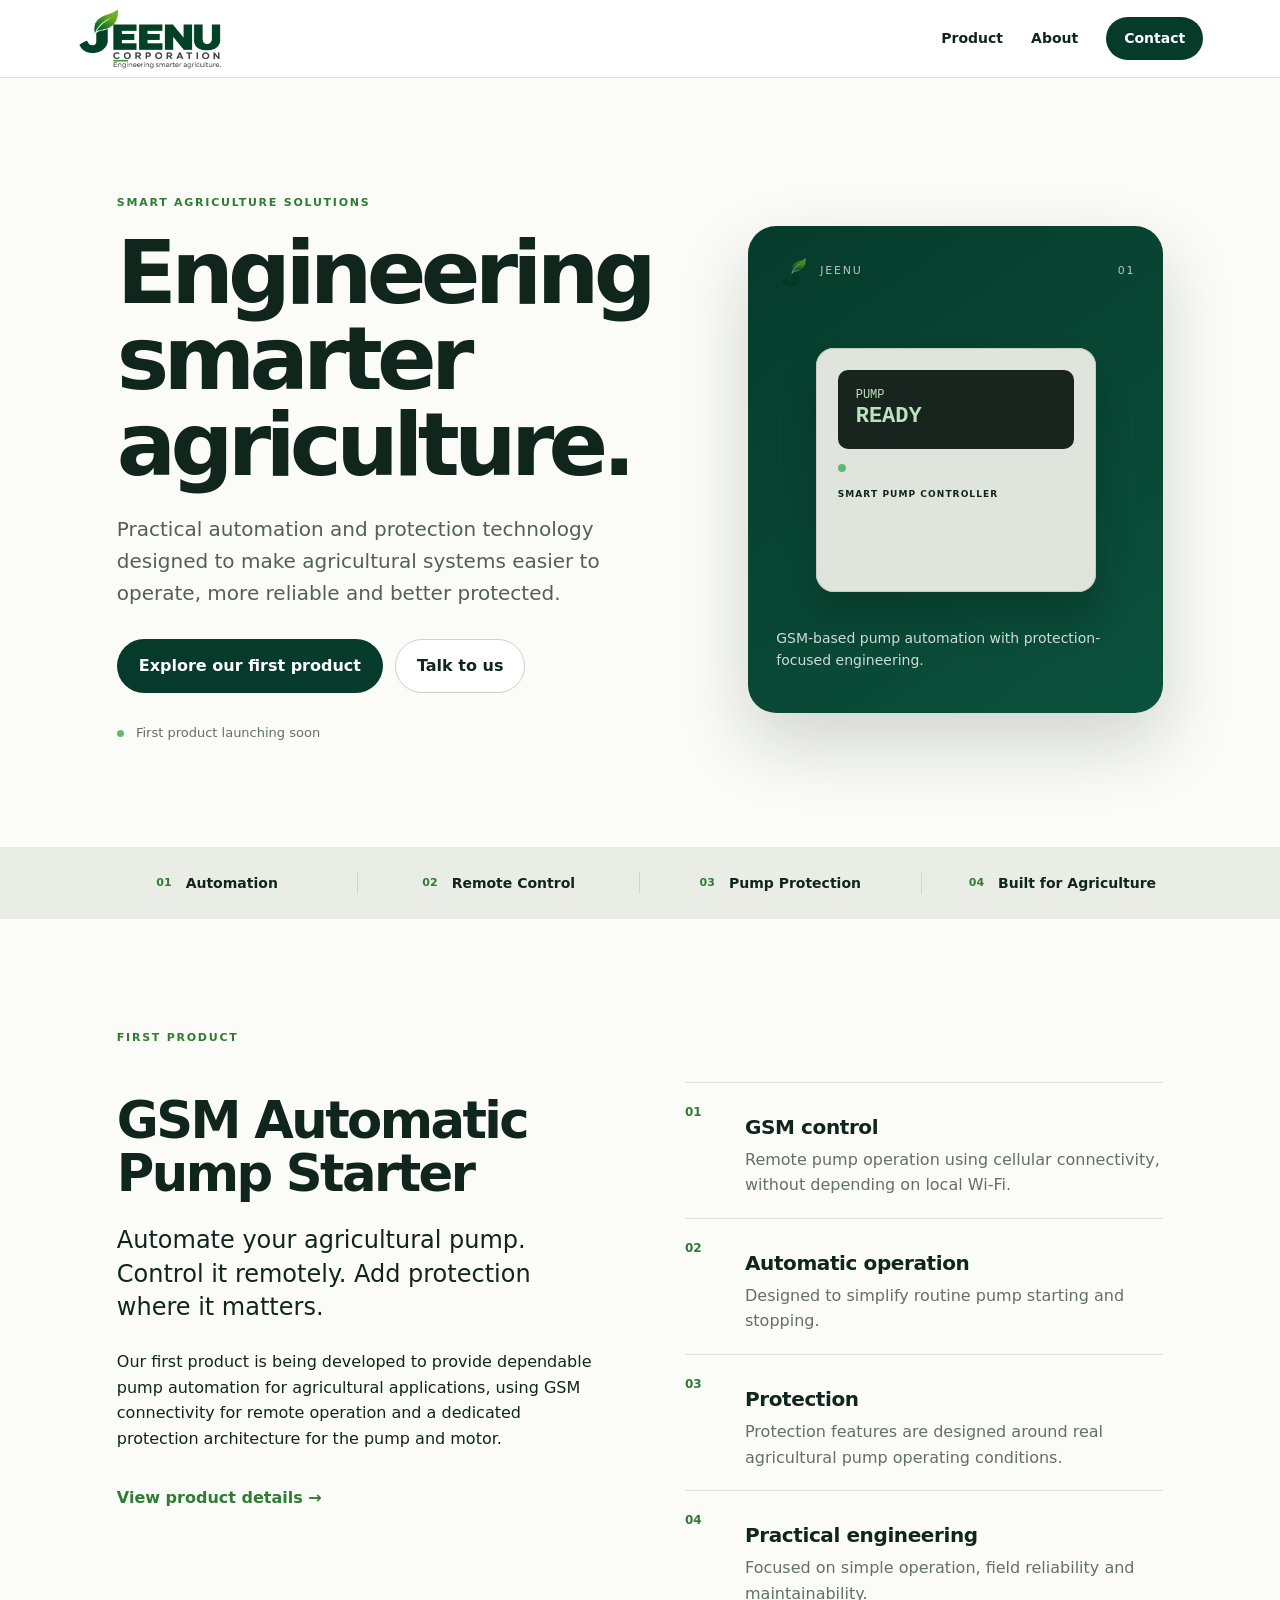
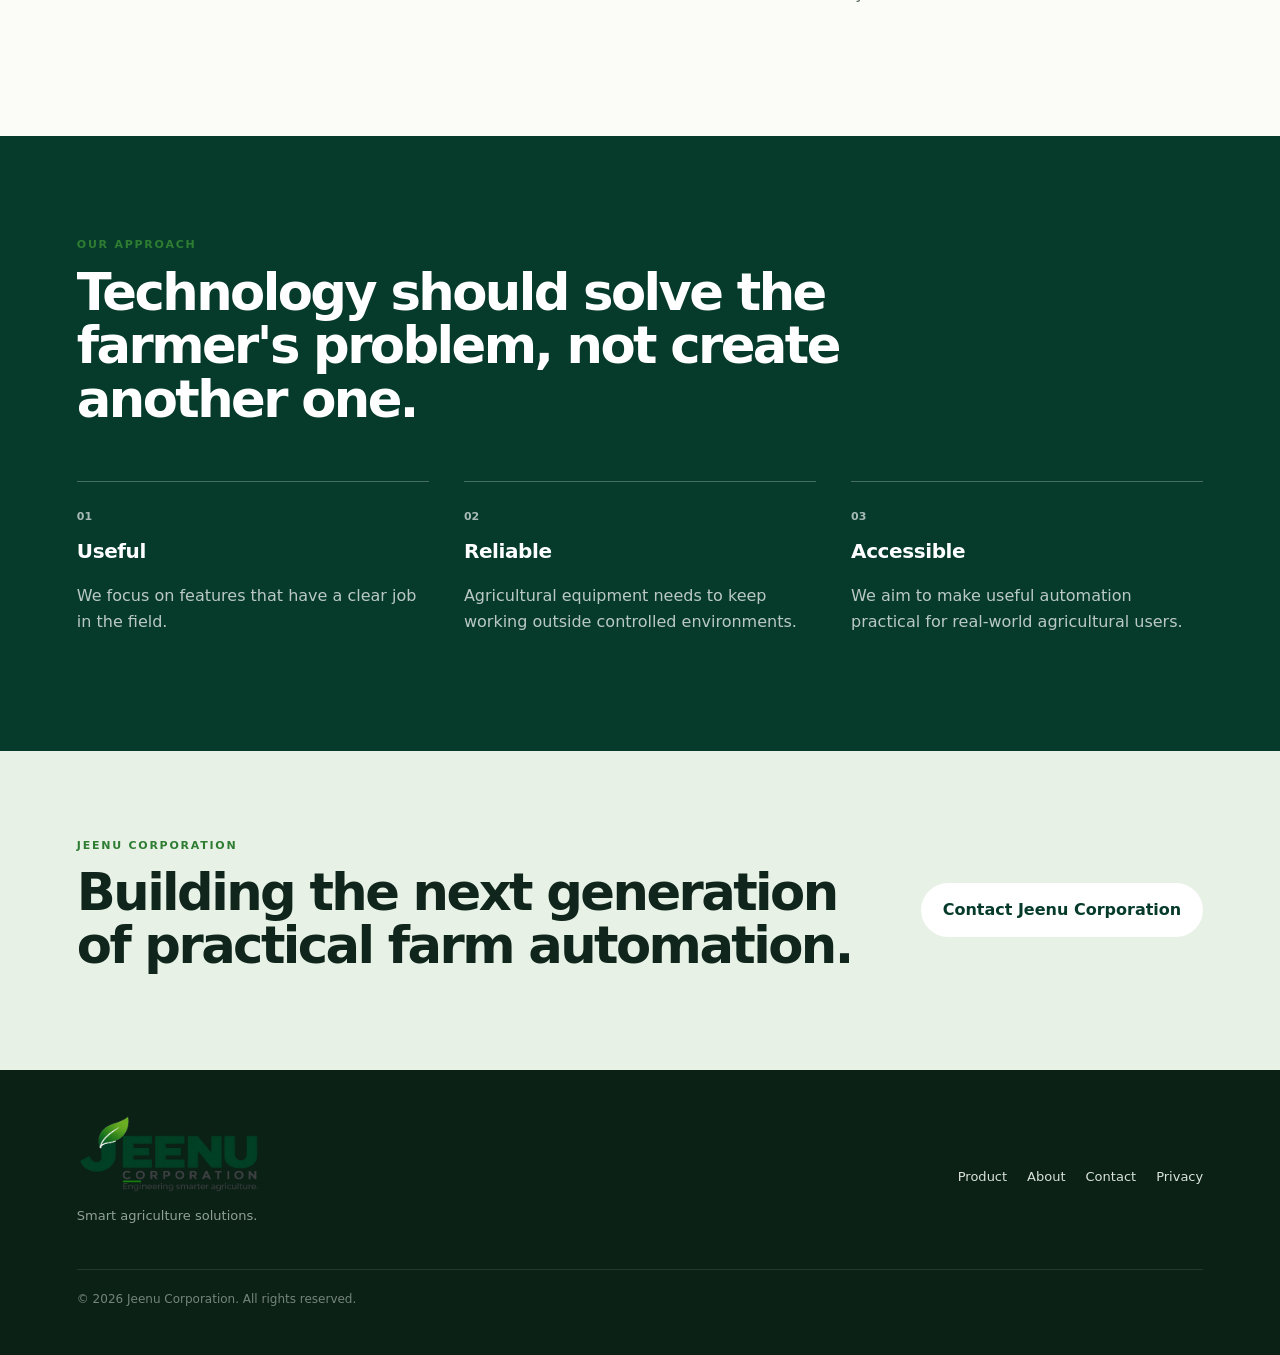
==== index.html @ a3a1701f "initial website upload" ====
<!doctype html>
<html lang="en">
<head>
  <meta charset="utf-8">
  <meta name="viewport" content="width=device-width, initial-scale=1">
  <title>Jeenu Corporation | Smart Agriculture Solutions</title>
  <meta name="description" content="Jeenu Corporation develops practical smart agriculture solutions, beginning with GSM-based automatic pump control and advanced pump protection.">
  <meta name="theme-color" content="#063b2b">
  <link rel="canonical" href="https://jeenucorporation.com/">
  <link rel="icon" href="assets/jeenu-app-icon.png" type="image/png"><link rel="apple-touch-icon" href="assets/jeenu-app-icon.png">
  <link rel="stylesheet" href="styles.css">
</head>
<body>
<header class="nav">
  <a class="brand" href="index.html" aria-label="Jeenu Corporation home"><img src="assets/jeenu-primary-logo.png" alt="Jeenu Corporation — Engineering smarter agriculture" class="brand-logo"></a>
  <button class="menu" aria-label="Open menu">☰</button>
  <nav>
    <a href="#product">Product</a>
    <a href="about.html">About</a>
    <a href="contact.html" class="nav-cta">Contact</a>
  </nav>
</header>

<main>
<section class="hero">
  <div class="hero-copy">
    <p class="eyebrow">SMART AGRICULTURE SOLUTIONS</p>
    <h1>Engineering smarter agriculture.</h1>
    <p class="lead">Practical automation and protection technology designed to make agricultural systems easier to operate, more reliable and better protected.</p>
    <div class="actions">
      <a class="button primary" href="#product">Explore our first product</a>
      <a class="button secondary" href="contact.html">Talk to us</a>
    </div>
    <p class="launch-note"><span></span> First product launching soon</p>
  </div>
  <div class="hero-card">
    <div class="card-top"><span>JEENU</span><span>01</span></div>
    <div class="device">
      <div class="device-screen">PUMP<br><strong>READY</strong></div>
      <div class="device-led"></div>
      <div class="device-label">SMART PUMP CONTROLLER</div>
    </div>
    <p>GSM-based pump automation with protection-focused engineering.</p>
  </div>
</section>

<section class="strip">
  <div><strong>01</strong><span>Automation</span></div>
  <div><strong>02</strong><span>Remote Control</span></div>
  <div><strong>03</strong><span>Pump Protection</span></div>
  <div><strong>04</strong><span>Built for Agriculture</span></div>
</section>

<section id="product" class="section product-section">
  <div class="section-tag">FIRST PRODUCT</div>
  <div class="product-grid">
    <div>
      <h2>GSM Automatic Pump Starter</h2>
      <p class="big">Automate your agricultural pump. Control it remotely. Add protection where it matters.</p>
      <p>Our first product is being developed to provide dependable pump automation for agricultural applications, using GSM connectivity for remote operation and a dedicated protection architecture for the pump and motor.</p>
      <a class="text-link" href="product.html">View product details →</a>
    </div>
    <div class="feature-list">
      <article><span>01</span><h3>GSM control</h3><p>Remote pump operation using cellular connectivity, without depending on local Wi‑Fi.</p></article>
      <article><span>02</span><h3>Automatic operation</h3><p>Designed to simplify routine pump starting and stopping.</p></article>
      <article><span>03</span><h3>Protection</h3><p>Protection features are designed around real agricultural pump operating conditions.</p></article>
      <article><span>04</span><h3>Practical engineering</h3><p>Focused on simple operation, field reliability and maintainability.</p></article>
    </div>
  </div>
</section>

<section class="dark-section">
  <div class="section-tag">OUR APPROACH</div>
  <h2>Technology should solve the farmer's problem, not create another one.</h2>
  <div class="principles">
    <div><b>01</b><h3>Useful</h3><p>We focus on features that have a clear job in the field.</p></div>
    <div><b>02</b><h3>Reliable</h3><p>Agricultural equipment needs to keep working outside controlled environments.</p></div>
    <div><b>03</b><h3>Accessible</h3><p>We aim to make useful automation practical for real-world agricultural users.</p></div>
  </div>
</section>

<section class="cta-section">
  <div><p class="eyebrow">JEENU CORPORATION</p><h2>Building the next generation of practical farm automation.</h2></div>
  <a class="button light" href="contact.html">Contact Jeenu Corporation</a>
</section>
</main>

<footer>
  <div><a class="brand footer-brand" href="index.html" aria-label="Jeenu Corporation home"><img src="assets/jeenu-primary-logo.png" alt="Jeenu Corporation — Engineering smarter agriculture" class="brand-logo"></a><p>Smart agriculture solutions.</p></div>
  <div class="footer-links"><a href="product.html">Product</a><a href="about.html">About</a><a href="contact.html">Contact</a><a href="privacy.html">Privacy</a></div>
  <div class="copyright">© 2026 Jeenu Corporation. All rights reserved.</div>
</footer>
<script src="script.js"></script>
</body>
</html>
---- styles.css ----
:root{--ink:#10261c;--green:#063b2b;--green2:#2e7d32;--cream:#f3f6f1;--white:#fff;--muted:#637066;--line:#dce1d9;--gold:#66bb6a}*{box-sizing:border-box}html{scroll-behavior:smooth}body{margin:0;color:var(--ink);background:#fbfbf8;font-family:Inter,ui-sans-serif,system-ui,-apple-system,BlinkMacSystemFont,"Segoe UI",sans-serif;line-height:1.6}a{color:inherit;text-decoration:none}.nav{height:78px;padding:0 6vw;display:flex;align-items:center;justify-content:space-between;border-bottom:1px solid var(--line);background:rgba(251,251,248,.94);position:sticky;top:0;z-index:10;backdrop-filter:blur(12px)}.brand{display:flex;align-items:center;gap:10px;font-weight:800;letter-spacing:-.03em}.brand-mark{width:34px;height:34px;border-radius:10px;background:var(--green);color:white;display:grid;place-items:center;font-weight:900}nav{display:flex;gap:28px;align-items:center;font-size:14px;font-weight:650}nav a:hover{color:var(--green2)}.nav-cta{background:var(--green);color:white;padding:10px 18px;border-radius:999px}.menu{display:none;background:none;border:0;font-size:24px}.hero{max-width:1200px;margin:auto;padding:105px 6vw 90px;display:grid;grid-template-columns:1.15fr .85fr;gap:70px;align-items:center}.eyebrow,.section-tag{font-size:11px;font-weight:800;letter-spacing:.16em;color:var(--green2)}h1{font-size:clamp(48px,7vw,88px);line-height:.98;letter-spacing:-.065em;margin:18px 0 25px}h2{font-size:clamp(34px,4vw,58px);line-height:1.04;letter-spacing:-.05em;margin:12px 0 22px}h3{margin:8px 0 4px;font-size:20px;letter-spacing:-.02em}.lead{font-size:20px;max-width:680px;color:#536058}.actions{display:flex;gap:12px;flex-wrap:wrap;margin:30px 0}.button{display:inline-flex;align-items:center;justify-content:center;padding:13px 21px;border-radius:999px;font-weight:750;border:1px solid transparent;cursor:pointer}.primary{background:var(--green);color:#fff}.secondary{border-color:#cbd3ca;background:white}.light{background:white;color:var(--green)}.launch-note{font-size:13px;color:var(--muted)}.launch-note span{display:inline-block;width:7px;height:7px;border-radius:50%;background:var(--gold);margin-right:8px}.hero-card{background:var(--green);border-radius:28px;padding:28px;color:#fff;box-shadow:0 30px 70px rgba(16,38,28,.18)}.card-top{display:flex;justify-content:space-between;font-size:11px;letter-spacing:.16em;opacity:.7}.device{margin:60px auto 35px;width:min(280px,80%);aspect-ratio:1.15;background:#dfe4dd;border-radius:18px;padding:22px;color:var(--ink);box-shadow:inset 0 0 0 1px #c3cbc2,0 25px 35px rgba(0,0,0,.18)}.device-screen{background:#18241e;color:#bce3bd;padding:18px;border-radius:10px;font:12px monospace;line-height:1.25}.device-screen strong{font-size:22px}.device-led{width:8px;height:8px;border-radius:50%;background:#62b86e;margin:15px 0}.device-label{font-size:9px;font-weight:800;letter-spacing:.12em}.hero-card p{opacity:.8;font-size:14px}.strip{background:#e9ede5;display:grid;grid-template-columns:repeat(4,1fr);padding:25px 6vw}.strip div{display:flex;gap:14px;align-items:center;justify-content:center;border-right:1px solid #cfd6cd}.strip div:last-child{border:0}.strip strong{font-size:11px;color:var(--green2)}.strip span{font-weight:700;font-size:14px}.section{max-width:1200px;margin:auto;padding:110px 6vw}.product-grid{display:grid;grid-template-columns:1fr 1fr;gap:90px;margin-top:35px}.big{font-size:24px;line-height:1.4}.text-link{font-weight:800;color:var(--green2);display:inline-block;margin-top:18px}.feature-list article{border-top:1px solid var(--line);padding:20px 0;display:grid;grid-template-columns:45px 1fr;column-gap:15px}.feature-list article span{grid-row:span 2;font-size:12px;color:var(--green2);font-weight:800}.feature-list p{margin:0;color:var(--muted);grid-column:2}.dark-section{background:var(--green);color:#fff;padding:100px 6vw}.dark-section>h2{max-width:900px}.principles{max-width:1200px;margin:55px auto 0;display:grid;grid-template-columns:repeat(3,1fr);gap:35px}.principles>div{border-top:1px solid rgba(255,255,255,.25);padding-top:20px}.principles b{font-size:11px;opacity:.65}.principles p{opacity:.72}.cta-section{background:var(--gold);padding:75px 6vw;display:flex;align-items:center;justify-content:space-between;gap:30px}.cta-section h2{max-width:800px}.page-hero{padding:100px 6vw 85px;background:var(--cream)}.page-hero h1{max-width:1000px}.product-detail,.two-col,.contact-grid{display:grid;grid-template-columns:1fr 1fr;gap:80px;align-items:center}.product-visual{background:var(--green);border-radius:30px;min-height:480px;display:grid;place-items:center}.device.large{width:280px}.spec-list{margin-top:30px;border-top:1px solid var(--line)}.spec-list div{display:flex;justify-content:space-between;padding:15px 0;border-bottom:1px solid var(--line);gap:20px}.spec-list span{color:var(--muted)}.alt{background:var(--cream);max-width:none;padding-left:6vw;padding-right:6vw}.cards{max-width:1200px;margin:35px auto 0;display:grid;grid-template-columns:repeat(4,1fr);gap:18px}.info-card{background:white;padding:25px;border:1px solid var(--line);min-height:220px}.info-card span{font-size:11px;color:var(--green2);font-weight:800}.notice{max-width:1000px;margin:40px auto;padding:18px 22px;background:#fff5d9;border-left:4px solid var(--gold);font-size:14px}.notice.small{margin:30px 0}.contact-grid{align-items:start}.contact-card{background:var(--green);color:white;border-radius:26px;padding:40px}.contact-card a{color:#d8ebd5}.contact-form label{display:block;font-size:13px;font-weight:750;margin-bottom:16px}.contact-form input,.contact-form textarea{display:block;width:100%;margin-top:7px;border:1px solid #ccd4cc;border-radius:10px;padding:13px;font:inherit;background:white}.form-note{font-size:12px;color:var(--muted);margin-top:15px}.legal{max-width:850px}.legal h2{font-size:28px;margin-top:45px}.legal p{color:#505c54}footer{background:#0b2116;color:#d9e3da;padding:45px 6vw;display:grid;grid-template-columns:1fr auto;gap:30px;position:relative}footer p{color:#91a196;font-size:13px}.footer-links{display:flex;gap:20px;font-size:13px;align-items:center}.copyright{grid-column:1/-1;border-top:1px solid rgba(255,255,255,.1);padding-top:20px;color:#75847b;font-size:12px}@media(max-width:800px){.nav{height:68px}.menu{display:block;color:var(--ink)}nav{display:none;position:absolute;top:68px;left:0;right:0;background:#fbfbf8;padding:20px 6vw;flex-direction:column;align-items:stretch;border-bottom:1px solid var(--line)}nav.open{display:flex}.hero,.product-grid,.product-detail,.two-col,.contact-grid{grid-template-columns:1fr;gap:45px}.hero{padding-top:70px}.strip{grid-template-columns:1fr 1fr;gap:20px}.strip div:nth-child(2){border-right:0}.strip div{justify-content:flex-start}.principles,.cards{grid-template-columns:1fr}.cta-section{display:block}.cta-section .button{margin-top:20px}.page-hero{padding-top:70px}footer{grid-template-columns:1fr}.footer-links{flex-wrap:wrap}.copyright{grid-column:auto}}
/* Jeenu Corporation approved logo integration */
.brand {gap:0; min-width:0}
.brand-logo {display:block;width:clamp(175px,20vw,248px);height:auto;max-height:62px;object-fit:contain;object-position:left center}
.footer-brand .brand-logo {width:220px;max-height:78px}
.nav {background:rgba(255,255,255,.95)}
.hero-card {background:linear-gradient(145deg,#063b2b,#0b513b)}
.hero-card .card-top {align-items:center}
.hero-card .card-top:before {content:"";display:block;width:34px;height:34px;background:url('assets/jeenu-j-leaf-mark.png') center/contain no-repeat;margin-right:10px}
.hero-card .card-top span:first-child {margin-right:auto}
.hero-card .card-top span:last-child {margin-left:12px}
.cta-section {background:#e7f1e5}
.button.primary,.nav-cta {background:#063b2b}
.button.primary:hover,.nav-cta:hover {background:#2e7d32;color:#fff}
.section-tag,.eyebrow {color:#2e7d32}
@media(max-width:800px) {
 .brand-logo {width:190px;max-height:52px}
 .footer-brand .brand-logo {width:205px}
}
@media(max-width:380px) {
 .brand-logo {width:158px}
}
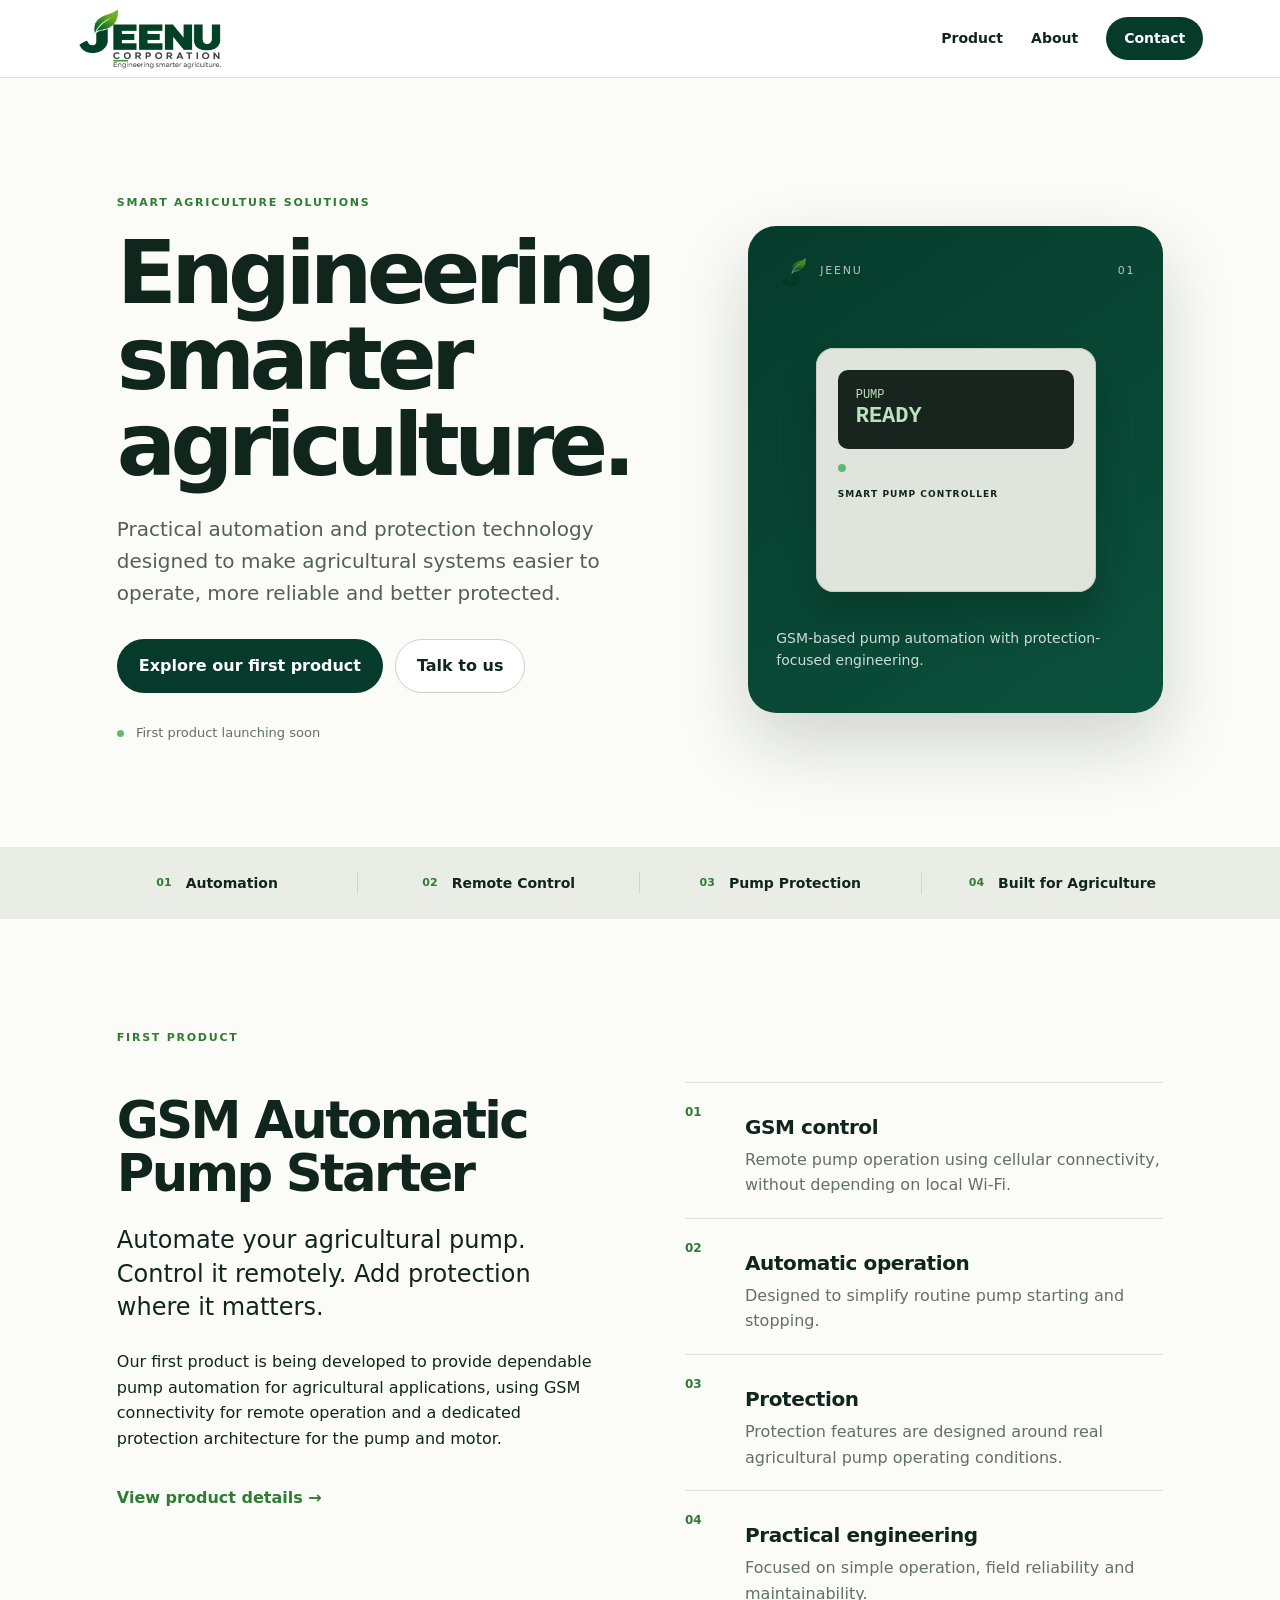
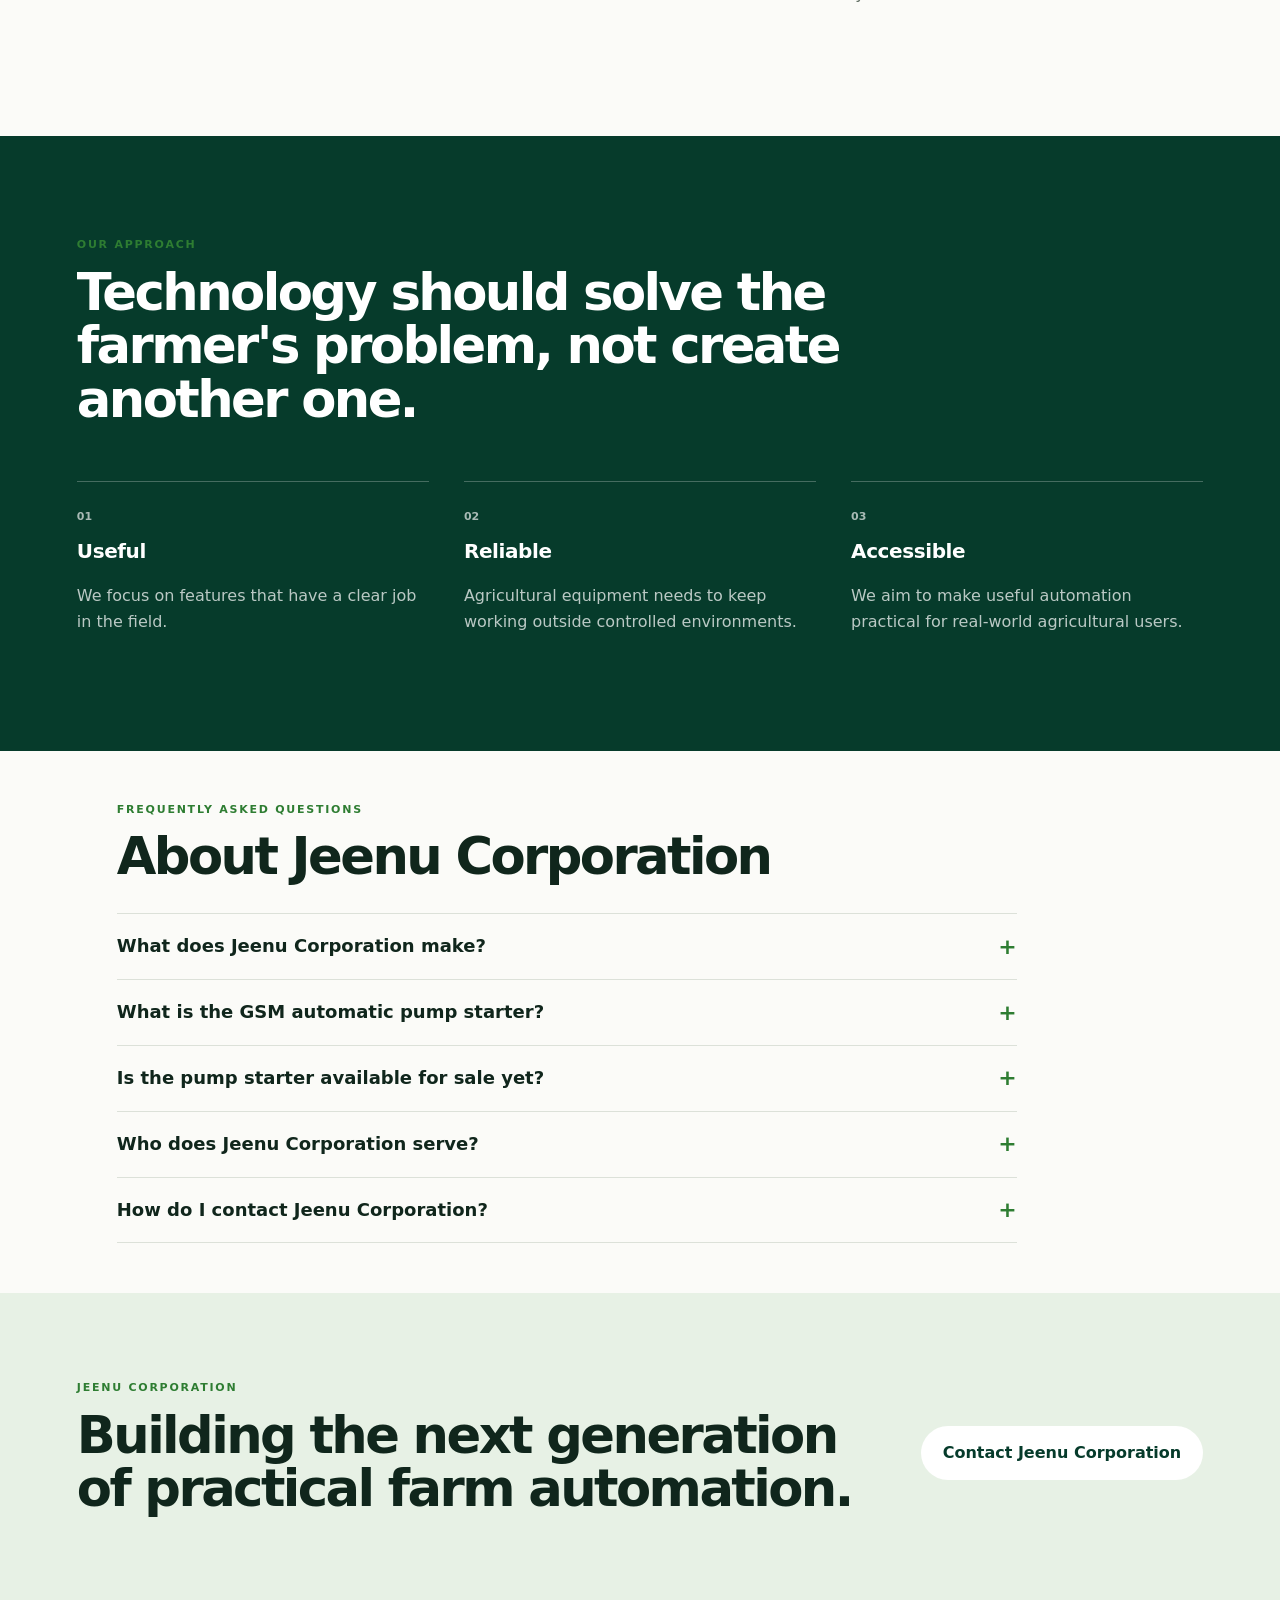
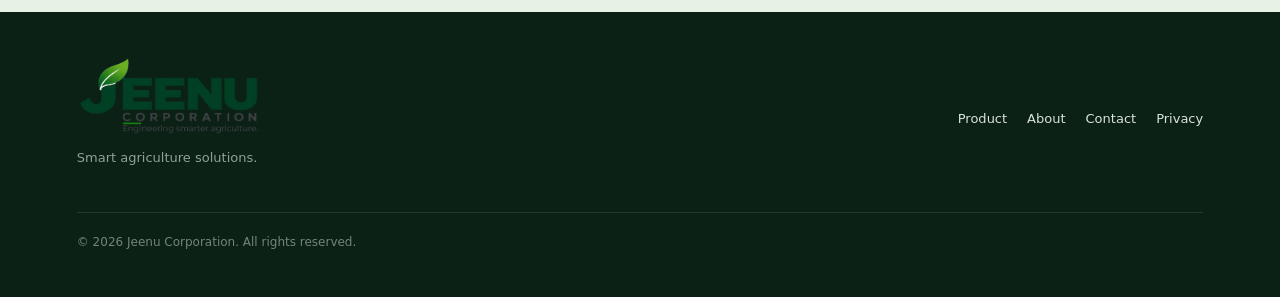
==== commit ad417549: "website updated for SEO" ====
--- a/index.html
+++ b/index.html
@@ -3,19 +3,137 @@
 <head>
   <meta charset="utf-8">
   <meta name="viewport" content="width=device-width, initial-scale=1">
-  <title>Jeenu Corporation | Smart Agriculture Solutions</title>
-  <meta name="description" content="Jeenu Corporation develops practical smart agriculture solutions, beginning with GSM-based automatic pump control and advanced pump protection.">
+  <title>Jeenu Corporation | Smart Agriculture — GSM Pump Starter & Farm Automation</title>
+  <meta name="description" content="Jeenu Corporation engineers smart agriculture products for farmers, dealers and distributors. First product: a GSM-based automatic pump starter with advanced pump protection.">
+  <meta name="keywords" content="Jeenu Corporation, smart agriculture, GSM pump starter, automatic pump controller, agricultural pump protection, farm automation, remote pump control, GSM pump controller India">
+  <meta name="author" content="Jeenu Corporation">
+  <meta name="robots" content="index,follow,max-image-preview:large">
   <meta name="theme-color" content="#063b2b">
   <link rel="canonical" href="https://jeenucorporation.com/">
-  <link rel="icon" href="assets/jeenu-app-icon.png" type="image/png"><link rel="apple-touch-icon" href="assets/jeenu-app-icon.png">
+  <link rel="alternate" hreflang="en" href="https://jeenucorporation.com/">
+  <link rel="alternate" hreflang="x-default" href="https://jeenucorporation.com/">
+  <link rel="icon" type="image/svg+xml" href="assets/favicon.svg">
+  <link rel="icon" type="image/png" href="assets/jeenu-app-icon.png">
+  <link rel="apple-touch-icon" href="assets/jeenu-app-icon.png">
+  <link rel="preconnect" href="https://api.web3forms.com" crossorigin>
   <link rel="stylesheet" href="styles.css">
+
+  <!-- Open Graph -->
+  <meta property="og:type" content="website">
+  <meta property="og:site_name" content="Jeenu Corporation">
+  <meta property="og:title" content="Jeenu Corporation — Engineering smarter agriculture">
+  <meta property="og:description" content="Smart agriculture product engineering and manufacturing. First product: a GSM-based automatic pump starter with advanced pump protection.">
+  <meta property="og:url" content="https://jeenucorporation.com/">
+  <meta property="og:image" content="https://jeenucorporation.com/assets/jeenu-primary-logo.png">
+<meta property="og:image:width" content="1933">
+<meta property="og:image:height" content="813">
+<meta property="og:image:type" content="image/png">
+  <meta property="og:image:alt" content="Jeenu Corporation — Engineering smarter agriculture">
+  <meta property="og:locale" content="en_IN">
+
+  <!-- Twitter -->
+  <meta name="twitter:card" content="summary_large_image">
+  <meta name="twitter:title" content="Jeenu Corporation — Engineering smarter agriculture">
+  <meta name="twitter:description" content="Smart agriculture product engineering. First product: a GSM-based automatic pump starter with advanced pump protection.">
+  <meta name="twitter:image" content="https://jeenucorporation.com/assets/jeenu-primary-logo.png">
+
+  <!-- Structured data: Organization + WebSite + FAQ for AI/search engines -->
+  <script type="application/ld+json">
+  {
+    "@context": "https://schema.org",
+    "@graph": [
+      {
+        "@type": "Organization",
+        "@id": "https://jeenucorporation.com/#organization",
+        "name": "Jeenu Corporation",
+        "url": "https://jeenucorporation.com/",
+        "logo": {
+          "@type": "ImageObject",
+          "url": "https://jeenucorporation.com/assets/jeenu-primary-logo.png"
+        },
+        "slogan": "Engineering smarter agriculture.",
+        "description": "Jeenu Corporation is a smart agriculture product engineering and manufacturing company developing practical automation and protection technology for farms.",
+        "contactPoint": [{
+          "@type": "ContactPoint",
+          "contactType": "customer support",
+          "email": "vipin.gupta@jeenucorporation.com",
+          "telephone": "+91-78779-80567",
+          "availableLanguage": ["English", "Hindi"],
+          "areaServed": "IN"
+        }],
+        "makesOffer": [{
+          "@type": "Offer",
+          "itemOffered": {
+            "@type": "Product",
+            "name": "GSM Automatic Pump Starter",
+            "category": "Agricultural pump controller"
+          },
+          "availability": "https://schema.org/PreOrder"
+        }]
+      },
+      {
+        "@type": "WebSite",
+        "@id": "https://jeenucorporation.com/#website",
+        "url": "https://jeenucorporation.com/",
+        "name": "Jeenu Corporation",
+        "publisher": { "@id": "https://jeenucorporation.com/#organization" },
+        "inLanguage": ["en", "hi"]
+      },
+      {
+        "@type": "FAQPage",
+        "mainEntity": [
+          {
+            "@type": "Question",
+            "name": "What does Jeenu Corporation make?",
+            "acceptedAnswer": {
+              "@type": "Answer",
+              "text": "Jeenu Corporation is a smart agriculture product engineering and manufacturing company. It develops practical automation and protection technology for farms. Its first product is a GSM-based automatic pump starter with advanced pump protection."
+            }
+          },
+          {
+            "@type": "Question",
+            "name": "What is the GSM automatic pump starter?",
+            "acceptedAnswer": {
+              "@type": "Answer",
+              "text": "The GSM automatic pump starter is a controller being developed by Jeenu Corporation to automate agricultural pumps and allow remote operation via GSM / cellular connectivity, along with protection features engineered around agricultural pump operating conditions."
+            }
+          },
+          {
+            "@type": "Question",
+            "name": "Is the GSM pump starter available for sale?",
+            "acceptedAnswer": {
+              "@type": "Answer",
+              "text": "The GSM automatic pump starter is currently pre-launch. Final specifications and supported protection functions will be published after product validation. Contact Jeenu Corporation for early-access information."
+            }
+          },
+          {
+            "@type": "Question",
+            "name": "Who does Jeenu Corporation serve?",
+            "acceptedAnswer": {
+              "@type": "Answer",
+              "text": "Jeenu Corporation primarily serves farmers, dealers and distributors, with a longer-term focus on international customers."
+            }
+          },
+          {
+            "@type": "Question",
+            "name": "How can I contact Jeenu Corporation?",
+            "acceptedAnswer": {
+              "@type": "Answer",
+              "text": "Email vipin.gupta@jeenucorporation.com or send a WhatsApp message to +91 78779 80567. You can also use the contact form at https://jeenucorporation.com/contact.html."
+            }
+          }
+        ]
+      }
+    ]
+  }
+  </script>
 </head>
 <body>
 <header class="nav">
-  <a class="brand" href="index.html" aria-label="Jeenu Corporation home"><img src="assets/jeenu-primary-logo.png" alt="Jeenu Corporation — Engineering smarter agriculture" class="brand-logo"></a>
+  <a class="brand" href="index.html" aria-label="Jeenu Corporation home"><img src="assets/jeenu-primary-logo.png" alt="Jeenu Corporation — Engineering smarter agriculture" class="brand-logo" width="1933" height="813" decoding="async"></a>
   <button class="menu" aria-label="Open menu">☰</button>
   <nav>
-    <a href="#product">Product</a>
+    <a href="product.html">Product</a>
     <a href="about.html">About</a>
     <a href="contact.html" class="nav-cta">Contact</a>
   </nav>
@@ -79,6 +197,33 @@
   </div>
 </section>
 
+<section class="section faq-section" id="faq" aria-labelledby="faq-heading">
+  <div class="section-tag">FREQUENTLY ASKED QUESTIONS</div>
+  <h2 id="faq-heading">About Jeenu Corporation</h2>
+  <div class="faq-list">
+    <details>
+      <summary>What does Jeenu Corporation make?</summary>
+      <p>Jeenu Corporation is a smart agriculture product engineering and manufacturing company. It develops practical automation and protection technology for farms. Its first product is a GSM-based automatic pump starter with advanced pump protection.</p>
+    </details>
+    <details>
+      <summary>What is the GSM automatic pump starter?</summary>
+      <p>A controller being developed to automate agricultural pumps and allow remote operation via GSM / cellular connectivity, with protection features engineered around agricultural pump operating conditions.</p>
+    </details>
+    <details>
+      <summary>Is the pump starter available for sale yet?</summary>
+      <p>No — it is currently pre-launch. Final specifications and supported protection functions will be published after product validation. Contact Jeenu Corporation for early-access information.</p>
+    </details>
+    <details>
+      <summary>Who does Jeenu Corporation serve?</summary>
+      <p>Farmers, dealers and distributors, with a longer-term focus on international customers.</p>
+    </details>
+    <details>
+      <summary>How do I contact Jeenu Corporation?</summary>
+      <p>Email <a href="mailto:vipin.gupta@jeenucorporation.com">vipin.gupta@jeenucorporation.com</a> or WhatsApp <a href="https://wa.me/917877980567" target="_blank" rel="noopener">+91 78779 80567</a>. You can also use the <a href="contact.html">contact form</a>.</p>
+    </details>
+  </div>
+</section>
+
 <section class="cta-section">
   <div><p class="eyebrow">JEENU CORPORATION</p><h2>Building the next generation of practical farm automation.</h2></div>
   <a class="button light" href="contact.html">Contact Jeenu Corporation</a>
@@ -86,7 +231,7 @@
 </main>
 
 <footer>
-  <div><a class="brand footer-brand" href="index.html" aria-label="Jeenu Corporation home"><img src="assets/jeenu-primary-logo.png" alt="Jeenu Corporation — Engineering smarter agriculture" class="brand-logo"></a><p>Smart agriculture solutions.</p></div>
+  <div><a class="brand footer-brand" href="index.html" aria-label="Jeenu Corporation home"><img src="assets/jeenu-primary-logo.png" alt="Jeenu Corporation — Engineering smarter agriculture" class="brand-logo" width="1933" height="813" decoding="async" loading="lazy"></a><p>Smart agriculture solutions.</p></div>
   <div class="footer-links"><a href="product.html">Product</a><a href="about.html">About</a><a href="contact.html">Contact</a><a href="privacy.html">Privacy</a></div>
   <div class="copyright">© 2026 Jeenu Corporation. All rights reserved.</div>
 </footer>
--- a/styles.css
+++ b/styles.css
@@ -20,3 +20,36 @@
 @media(max-width:380px) {
  .brand-logo {width:158px}
 }
+/* Interaction polish: smooth hover, lift on primary CTA, keyboard focus */
+.button,.nav-cta,nav a,.text-link{transition:background-color .2s ease,color .2s ease,border-color .2s ease,transform .2s ease,box-shadow .25s ease}
+.button.primary:hover,.nav-cta:hover{transform:translateY(-1px);box-shadow:0 10px 22px rgba(6,59,43,.22)}
+.button.secondary:hover{border-color:#063b2b;color:#063b2b}
+.button.light:hover{transform:translateY(-1px);box-shadow:0 10px 22px rgba(16,38,28,.14)}
+.text-link:hover{color:#063b2b}
+.hero-card{transition:transform .3s ease,box-shadow .3s ease}
+.hero-card:hover{transform:translateY(-3px);box-shadow:0 36px 80px rgba(16,38,28,.22)}
+a:focus-visible,button:focus-visible,.button:focus-visible{outline:2px solid #2e7d32;outline-offset:3px;border-radius:4px}
+.nav-cta:focus-visible,.button:focus-visible{outline-offset:4px}
+@media(prefers-reduced-motion:reduce){
+ .button,.nav-cta,nav a,.text-link,.hero-card{transition:none}
+ .button.primary:hover,.nav-cta:hover,.button.light:hover,.hero-card:hover{transform:none}
+}
+/* Contact form submission feedback */
+.form-status{margin-top:18px;padding:12px 15px;border-radius:10px;font-size:14px;line-height:1.45}
+.form-status.success{background:#e7f1e5;border:1px solid #a4c6a4;color:#063b2b}
+.form-status.error{background:#fbe9e7;border:1px solid #e5a5a0;color:#8a2a21}
+.form-note code{background:#eef2ec;padding:1px 6px;border-radius:4px;font-size:12px}
+/* Breadcrumb + FAQ */
+.breadcrumb{max-width:1200px;margin:auto;padding:18px 6vw 0;font-size:13px;color:var(--muted)}
+.breadcrumb ol{list-style:none;padding:0;margin:0;display:flex;flex-wrap:wrap;gap:6px}
+.breadcrumb li+li::before{content:"/";margin-right:6px;color:#aab3a9}
+.breadcrumb a{color:var(--green2);font-weight:650}
+.breadcrumb [aria-current="page"]{color:var(--muted)}
+.faq-section{padding-top:50px;padding-bottom:50px}
+.faq-list{max-width:900px;margin-top:30px;border-top:1px solid var(--line)}
+.faq-list details{border-bottom:1px solid var(--line);padding:18px 0}
+.faq-list summary{cursor:pointer;font-weight:750;font-size:18px;list-style:none;display:flex;justify-content:space-between;align-items:center;gap:16px}
+.faq-list summary::-webkit-details-marker{display:none}
+.faq-list summary::after{content:"+";font-weight:600;color:var(--green2);font-size:22px;line-height:1}
+.faq-list details[open] summary::after{content:"−"}
+.faq-list p{margin:12px 0 0;color:#505c54;max-width:780px}
